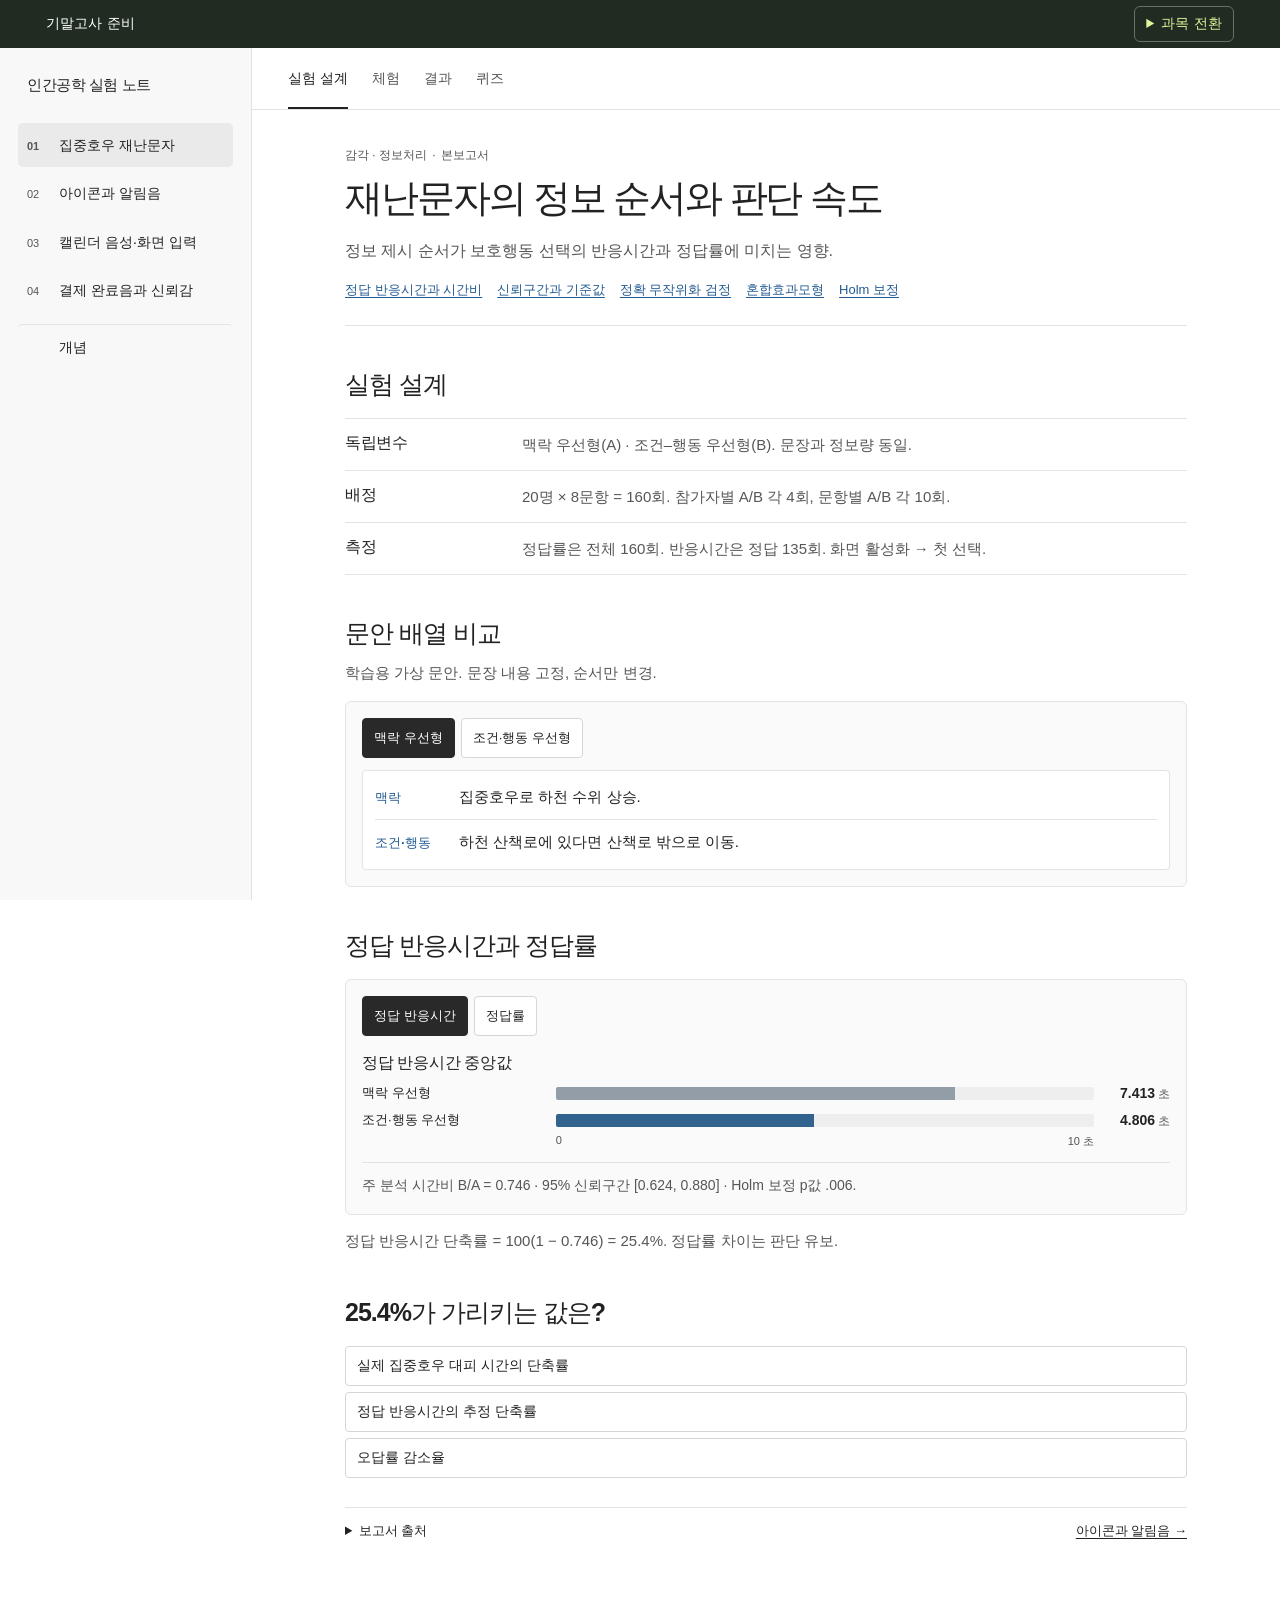
==== courses/human-factors-lab/index.html @ a54bc428 "Publish final exam study website without original documents" ====
<!doctype html>
<html lang="ko">
<head>
  <meta charset="utf-8">
  <meta name="viewport" content="width=device-width, initial-scale=1">
  <meta name="theme-color" content="#ffffff">
  <meta name="description" content="인간공학실험 보고서 4편과 실험 설계·분석 개념의 수식 노트">
  <title>인간공학 실험 노트 · 6조</title>
  <link rel="icon" href="data:image/svg+xml,%3Csvg xmlns='http://www.w3.org/2000/svg' viewBox='0 0 48 48'%3E%3Crect width='48' height='48' rx='11' fill='%232644f5'/%3E%3Cpath d='M8 25h9l4-10 6 19 4-9h9' stroke='white' fill='none' stroke-width='3' stroke-linecap='round' stroke-linejoin='round'/%3E%3C/svg%3E">
  <link rel="stylesheet" href="style.css">
  <script src="reports.js" defer></script>
  <script src="concepts.js" defer></script>
  <script src="study.js" defer></script>
  <link rel="stylesheet" href="../../assets/course-nav.css">
</head>
<body data-study-course="human-factors-lab">
  <a class="skip-link" href="#lesson">본문 바로가기</a>
  <div class="layout">
    <aside class="sidebar">
      <a class="brand" href="#alert">인간공학 실험 노트</a>
      <nav id="chapters" aria-label="학습 목차"></nav>
    </aside>
    <div class="workspace">
      <nav class="on-page" id="sections" aria-label="현재 페이지 목차"></nav>
      <main id="lesson" tabindex="-1"></main>
    </div>
  </div>
  <noscript>보고서와 개념 목차를 열려면 자바스크립트가 필요함.</noscript>
  <script defer src="../../assets/catalog.js"></script>
  <script defer src="../../assets/course-nav.js"></script>
</body>
</html>
---- courses/human-factors-lab/style.css ----
:root {
  color-scheme: light;
  --ink: #222;
  --muted: #565656;
  --line: #e3e3e3;
  --soft: #f6f6f6;
  --accent: #225a91;
  --nav-height: 62px;
  --sidebar-width: 252px;
  font-family: "Noto Sans KR", "Malgun Gothic", "Apple SD Gothic Neo", sans-serif;
  font-synthesis: none;
}

*, *::before, *::after { box-sizing: border-box; }
body { margin: 0; background: #fff; color: var(--ink); word-break: keep-all; overflow-wrap: anywhere; }
a { color: inherit; text-decoration: none; }
button, select, input { color: inherit; font: inherit; }
button, summary { cursor: pointer; }
button:focus-visible, a:focus-visible, select:focus-visible, summary:focus-visible, input:focus-visible { outline: 2px solid var(--accent); outline-offset: 3px; }
main:focus, section:focus { outline: none; }
h1, h2, h3, h4, p, dl, dd { margin: 0; }
.skip-link { position: fixed; top: 10px; left: 10px; z-index: 5; padding: 10px; background: white; transform: translateY(-150%); }
.skip-link:focus { transform: none; }

.layout { display: grid; grid-template-columns: var(--sidebar-width) minmax(0, 1fr); }
.sidebar {
  position: sticky;
  top: 0;
  height: 100dvh;
  padding: 28px 18px;
  background: #f8f8f8;
  border-right: 1px solid var(--line);
  overflow-y: auto;
}
.brand { display: inline-block; margin: 0 9px 28px; font-size: 15px; font-weight: 700; letter-spacing: -.03em; }
#chapters { display: grid; gap: 4px; }
.chapter {
  display: grid;
  grid-template-columns: 24px minmax(0, 1fr);
  gap: 8px;
  align-items: baseline;
  padding: 12px 9px;
  border-radius: 5px;
  font-size: 14px;
  line-height: 1.45;
}
.chapter:hover { background: #eee; }
.chapter.selected { background: #eaeaea; font-weight: 700; }
.chapter-number { color: var(--muted); font-size: 11px; font-variant-numeric: tabular-nums; }
.chapter-concepts { display: block; margin-top: 8px; padding-left: 41px; border-top: 1px solid var(--line); }
.on-page {
  display: flex;
  gap: 24px;
  position: sticky;
  top: 0;
  z-index: 2;
  height: var(--nav-height);
  border-bottom: 1px solid var(--line);
  padding-inline: 36px;
  background: #fff;
}
.on-page button, .on-page a {
  border: 0;
  border-bottom: 2px solid transparent;
  background: transparent;
  color: var(--muted);
  padding: 2px 0 0;
  white-space: nowrap;
  font-size: 14px;
}
.on-page a { display: flex; align-items: center; }
.on-page :is(button, a):hover { color: var(--ink); }
.on-page [aria-current] { border-bottom-color: var(--ink); color: var(--ink); font-weight: 700; }
#lesson { max-width: 930px; margin-inline: auto; padding: 37px 44px 68px; }
.lesson-heading { border-bottom: 1px solid var(--line); padding-bottom: 23px; }
.report-type { color: var(--muted); font-size: 12px; }
.report-type span { margin-inline: 2px; }
h1 { margin: 8px 0 12px; font-size: clamp(27px, 3vw, 39px); line-height: 1.35; letter-spacing: -.055em; }
.intro { color: var(--muted); font-size: 16px; line-height: 1.85; }
.section { margin-top: 40px; scroll-margin-top: calc(var(--nav-height) + 19px); }
.section-head { margin-bottom: 15px; }
h2 { font-size: clamp(20px, 2.1vw, 25px); line-height: 1.48; letter-spacing: -.04em; }
h3, dt { font-size: 16px; font-weight: 700; line-height: 1.5; letter-spacing: -.02em; }
.section-head > p, .design-grid dd, .plan-grid p, .interpretation {
  color: var(--muted);
  font-size: 15px;
  line-height: 1.8;
}
.section-head > p { margin-top: 7px; }
.related-concepts { display: flex; flex-wrap: wrap; gap: 7px 15px; margin-top: 14px; }
.related-concepts a, .reference { color: var(--accent); font-size: 13px; line-height: 1.7; text-decoration: underline; text-underline-offset: 3px; }
.related-concepts a:hover, .reference:hover { color: var(--ink); }
.concept-index { display: grid; grid-template-columns: 1fr 1fr; column-gap: 23px; padding: 0; margin: 0; list-style: none; }
.concept-index a { display: block; padding: 12px 5px; border-bottom: 1px solid var(--line); font-size: 15px; line-height: 1.6; }
.concept-index a:hover { background: var(--soft); }
.concept-page .section { margin-top: 28px; }
.equations { border-top: 1px solid var(--line); margin-top: 11px; }
.equations > div { display: grid; grid-template-columns: 135px minmax(0, 1fr); gap: 12px; align-items: baseline; padding: 11px 8px; border-bottom: 1px solid var(--line); }
.equations dt { font-size: 14px; }
.formula-line { font-family: "Cambria Math", "STIX Two Math", "Malgun Gothic", serif; font-size: 17px; line-height: 1.65; font-variant-numeric: tabular-nums; }
.formula-line sub, .formula-line sup { font-size: .72em; line-height: 0; }
.report-locator { color: var(--muted); font-size: 13px; margin-top: 6px; }
.formula-examples { margin: 11px 0 0; padding-left: 22px; }
.formula-examples li + li { margin-top: 4px; }
.concept-reading { margin-top: 11px; padding-left: 12px; border-left: 2px solid var(--line); color: var(--muted); font-size: 15px; line-height: 1.75; }
.worked-steps { margin: 9px 0 0; padding-left: 22px; }
.worked-steps > li { padding: 8px 0 9px 4px; }
.worked-steps > li::marker { color: var(--accent); font-weight: 700; }
.worked-steps p { margin-top: 4px; font-size: 15px; line-height: 1.8; }
.worked-steps .formula-line { display: block; margin-top: 4px; color: #203f5e; }
.table-scroll { margin-top: 18px; overflow-x: auto; }
.table-scroll:focus-visible { outline: 2px solid var(--accent); outline-offset: 2px; }
.data-table { border-collapse: collapse; width: 100%; font-variant-numeric: tabular-nums; }
.data-table caption { text-align: left; color: var(--muted); font-size: 13px; margin-bottom: 6px; }
.data-table th, .data-table td { padding: 8px 10px; border-bottom: 1px solid var(--line); text-align: left; vertical-align: top; font-size: 14px; line-height: 1.6; }
.data-table thead { background: var(--soft); }
.data-table tbody th { white-space: nowrap; font-weight: 650; }
.findings { margin-top: 20px; }
.concept-end { margin-top: 25px; padding-top: 12px; border-top: 1px solid var(--line); }
.concept-end .related-concepts { margin-top: 0; }
.reference { display: inline-block; margin-top: 8px; }
.design-grid, .plan-grid { border-top: 1px solid var(--line); }
.design-grid > div, .plan-grid > div { padding-block: 12px; border-bottom: 1px solid var(--line); }
.design-grid > div { display: grid; grid-template-columns: 165px minmax(0, 1fr); gap: 12px; }
.plan-grid p { margin-top: 4px; }

.demo, .chart { border: 1px solid var(--line); background: #fafafa; border-radius: 6px; padding: 16px; }
.choices { display: flex; flex-wrap: wrap; gap: 6px; }
.choices button, .answer {
  border: 1px solid #d6d6d6;
  background: #fff;
  border-radius: 4px;
  min-height: 40px;
  padding: 7px 11px;
  font-size: 13px;
}
.choices button[aria-pressed=true] { background: #292929; border-color: #292929; color: #fff; font-weight: 700; }
.choices button[aria-pressed=false]:hover, .answer:hover { border-color: #797979; }
.message, .timeline {
  margin-top: 12px;
  border: 1px solid var(--line);
  border-radius: 4px;
  background: white;
  padding: 4px 12px;
}
.message > div { display: grid; grid-template-columns: 74px minmax(0, 1fr); gap: 10px; align-items: baseline; padding: 10px 0; }
.message > div + div { border-top: 1px solid var(--line); }
.message span, .timeline b { color: var(--accent); font-weight: 700; font-size: 13px; }
.message p { font-size: 15px; line-height: 1.65; }
.timeline { display: flex; align-items: center; gap: 12px; padding: 12px; }
.timeline > div { flex: 1 1 0; display: grid; gap: 4px; }
.timeline b { font-size: 16px; font-variant-numeric: tabular-nums; }
.timeline div span { font-size: 13px; line-height: 1.5; }
.timeline-line { flex: 0 1 50px; height: 1px; background: #b5b5b5; }
.fields { border: 0; padding: 0; margin: 13px 0 0; }
.fields legend { font-size: 14px; padding: 0 0 8px; }
.fields > div { display: flex; flex-wrap: wrap; gap: 7px; }
.fields label {
  display: flex;
  align-items: center;
  gap: 6px;
  padding: 7px 9px;
  min-height: 40px;
  border: 1px solid var(--line);
  border-radius: 4px;
  background: white;
  font-size: 13px;
  cursor: pointer;
}
.fields input { width: 17px; height: 17px; accent-color: var(--accent); margin: 0; }
.formula { display: block; margin-top: 12px; font-size: 15px; }
.formula strong { color: var(--accent); }
.sound-controls { display: grid; grid-template-columns: repeat(3, minmax(0, 1fr)) auto; gap: 10px; align-items: end; }
.sound-controls label { font-size: 13px; font-weight: 700; }
.sound-controls select { display: block; margin-top: 5px; width: 100%; min-height: 43px; padding: 7px; border: 1px solid #d6d6d6; border-radius: 4px; background: white; font-size: 14px; }
.primary { min-height: 43px; padding: 8px 13px; border: 1px solid #292929; border-radius: 4px; background: #292929; color: white; font-size: 14px; }
.primary:hover { background: #414141; }
.audio-status { font-size: 13px; color: var(--muted); margin-top: 9px; }
.audio-status:empty { margin: 0; }

#plot h3 { margin: 15px 0 9px; }
.bar-group { padding: 7px 0 10px; }
.bar-group + .bar-group { border-top: 1px solid var(--line); }
.bar-group h4 { font-size: 13px; font-weight: 700; color: var(--muted); }
.bar-row { display: grid; grid-template-columns: minmax(105px, 23%) minmax(0, 1fr) 68px; gap: 8px; align-items: center; margin-top: 9px; font-size: 13px; }
.bar-row strong { text-align: right; font-size: 14px; font-variant-numeric: tabular-nums; }
.bar-row strong small { margin-left: 3px; color: var(--muted); }
.bar-track { background: #eee; height: 13px; border-radius: 2px; overflow: hidden; }
.bar-fill { display: block; width: var(--bar-width); height: 100%; background: #939da8; }
.fill-1 { background: #32628e; }
.fill-2 { background: #5a738b; }
.axis { display: flex; justify-content: space-between; margin: 5px 76px 0 calc(max(105px, 23%) + 8px); font-size: 11px; color: var(--muted); }
.plot-note { margin-top: 13px; border-top: 1px solid var(--line); padding-top: 10px; color: var(--muted); font-size: 14px; line-height: 1.75; }
.interpretation { margin-top: 12px; }
#answers { display: grid; gap: 6px; }
.answer { text-align: left; font-size: 14px; line-height: 1.5; }
.answer[aria-pressed=true] { border-color: #797979; background: var(--soft); }
.answer.correct { border-color: #63836e; background: #ecf4ee; }
.feedback { margin-top: 9px; font-size: 14px; line-height: 1.65; color: var(--muted); }
.feedback:empty { margin: 0; }
.feedback.success { color: #246340; }
.endnotes { display: grid; grid-template-columns: minmax(0, 1fr) auto; gap: 12px; align-items: start; margin-top: 29px; padding-top: 14px; border-top: 1px solid var(--line); font-size: 13px; }
.endnotes p { color: var(--muted); font-size: 12px; line-height: 1.65; margin-top: 5px; }
.endnotes a { text-decoration: underline; text-underline-offset: 3px; }

@media (max-width: 950px) {
  :root { --sidebar-width: 208px; }
  .sidebar { padding-inline: 11px; }
  .on-page { padding-inline: 26px; gap: 19px; }
  #lesson { padding-inline: 28px; }
}

@media (max-width: 690px) {
  :root { --nav-height: 49px; }
  .layout { display: block; }
  .sidebar { position: static; height: auto; padding: 13px 15px 8px; border-right: 0; border-bottom: 1px solid var(--line); }
  .brand { margin: 0 4px 8px; font-size: 14px; }
  #chapters { grid-template-columns: repeat(2, minmax(0, 1fr)); gap: 3px; }
  .chapter { padding: 6px 4px; grid-template-columns: 19px minmax(0, 1fr); gap: 4px; font-size: 12px; min-height: 32px; }
  .chapter-concepts { grid-column: 1 / -1; margin-top: 2px; padding-left: 27px; }
  .on-page { padding-inline: 16px; gap: 0; justify-content: space-between; }
  .on-page button, .on-page a { font-size: 12px; }
  #lesson { padding: 24px 17px 43px; }
  .lesson-heading { padding-bottom: 17px; }
  .section { margin-top: 29px; }
  .concept-index { grid-template-columns: 1fr; }
  .equations > div { grid-template-columns: 1fr; gap: 3px; padding-inline: 2px; }
  .formula-line { font-size: 15px; }
  .data-table th, .data-table td { padding: 7px 5px; font-size: 12px; }
  .design-grid > div { grid-template-columns: 1fr; gap: 3px; }
  .demo, .chart { padding: 11px; }
  .sound-controls { grid-template-columns: repeat(3, minmax(0, 1fr)); gap: 6px; }
  .sound-controls .primary { grid-column: 1 / -1; }
  .bar-row { grid-template-columns: minmax(82px, 25%) minmax(0, 1fr) 54px; gap: 5px; font-size: 12px; }
  .bar-row strong { font-size: 12px; }
  .axis { margin-inline: calc(max(82px, 25%) + 5px) 59px; }
}
---- assets/course-nav.css ----
body[data-study-course] { --study-hub-nav-height: 48px; }

.study-hub-nav {
  position: sticky;
  top: 0;
  z-index: 100;
  min-height: var(--study-hub-nav-height);
  display: flex;
  justify-content: space-between;
  align-items: center;
  padding: 0 clamp(16px, 4vw, 46px);
  background: #202c22;
  color: #fff;
  font: 600 14px/1.4 system-ui, "Malgun Gothic", sans-serif;
  letter-spacing: 0;
  text-align: left;
  word-break: keep-all;
}

.study-hub-nav a {
  display: block;
  color: inherit;
  text-decoration: none;
}

.study-hub-nav a:focus-visible, .study-hub-nav summary:focus-visible {
  outline: 2px solid #8eb62c;
  outline-offset: 3px;
}

.study-hub-nav .study-hub-home { padding: 12px 0; }
.study-hub-nav .study-hub-home:hover { color: #ddf28c; }
.study-hub-nav details { position: relative; }
.study-hub-nav summary {
  padding: 7px 11px;
  color: #e2f49c;
  border: 1px solid #677265;
  border-radius: 6px;
  cursor: pointer;
}

.study-hub-nav ul {
  position: absolute;
  top: 100%;
  right: 0;
  width: max-content;
  max-width: calc(100vw - 32px);
  margin: 8px 0 0;
  padding: 6px;
  border: 1px solid #d7ddd3;
  border-radius: 8px;
  background: #fff;
  color: #202c22;
  box-shadow: 0 12px 32px #19291a2b;
  list-style: none;
}

.study-hub-nav li { display: block; margin: 0; padding: 0; }
.study-hub-nav li a { padding: 9px 12px; border-radius: 5px; }
.study-hub-nav li a:hover, .study-hub-nav li a[aria-current] { background: #e8f0e3; }

body[data-study-course] .sidebar,
body[data-study-course] .topbar,
body[data-study-course="statistics"] .toolbar,
body[data-study-course] .reader-bar { top: var(--study-hub-nav-height); }

body[data-study-course] .sidebar {
  max-height: calc(100dvh - var(--study-hub-nav-height));
}

@media print {
  .study-hub-nav { display: none; }
}
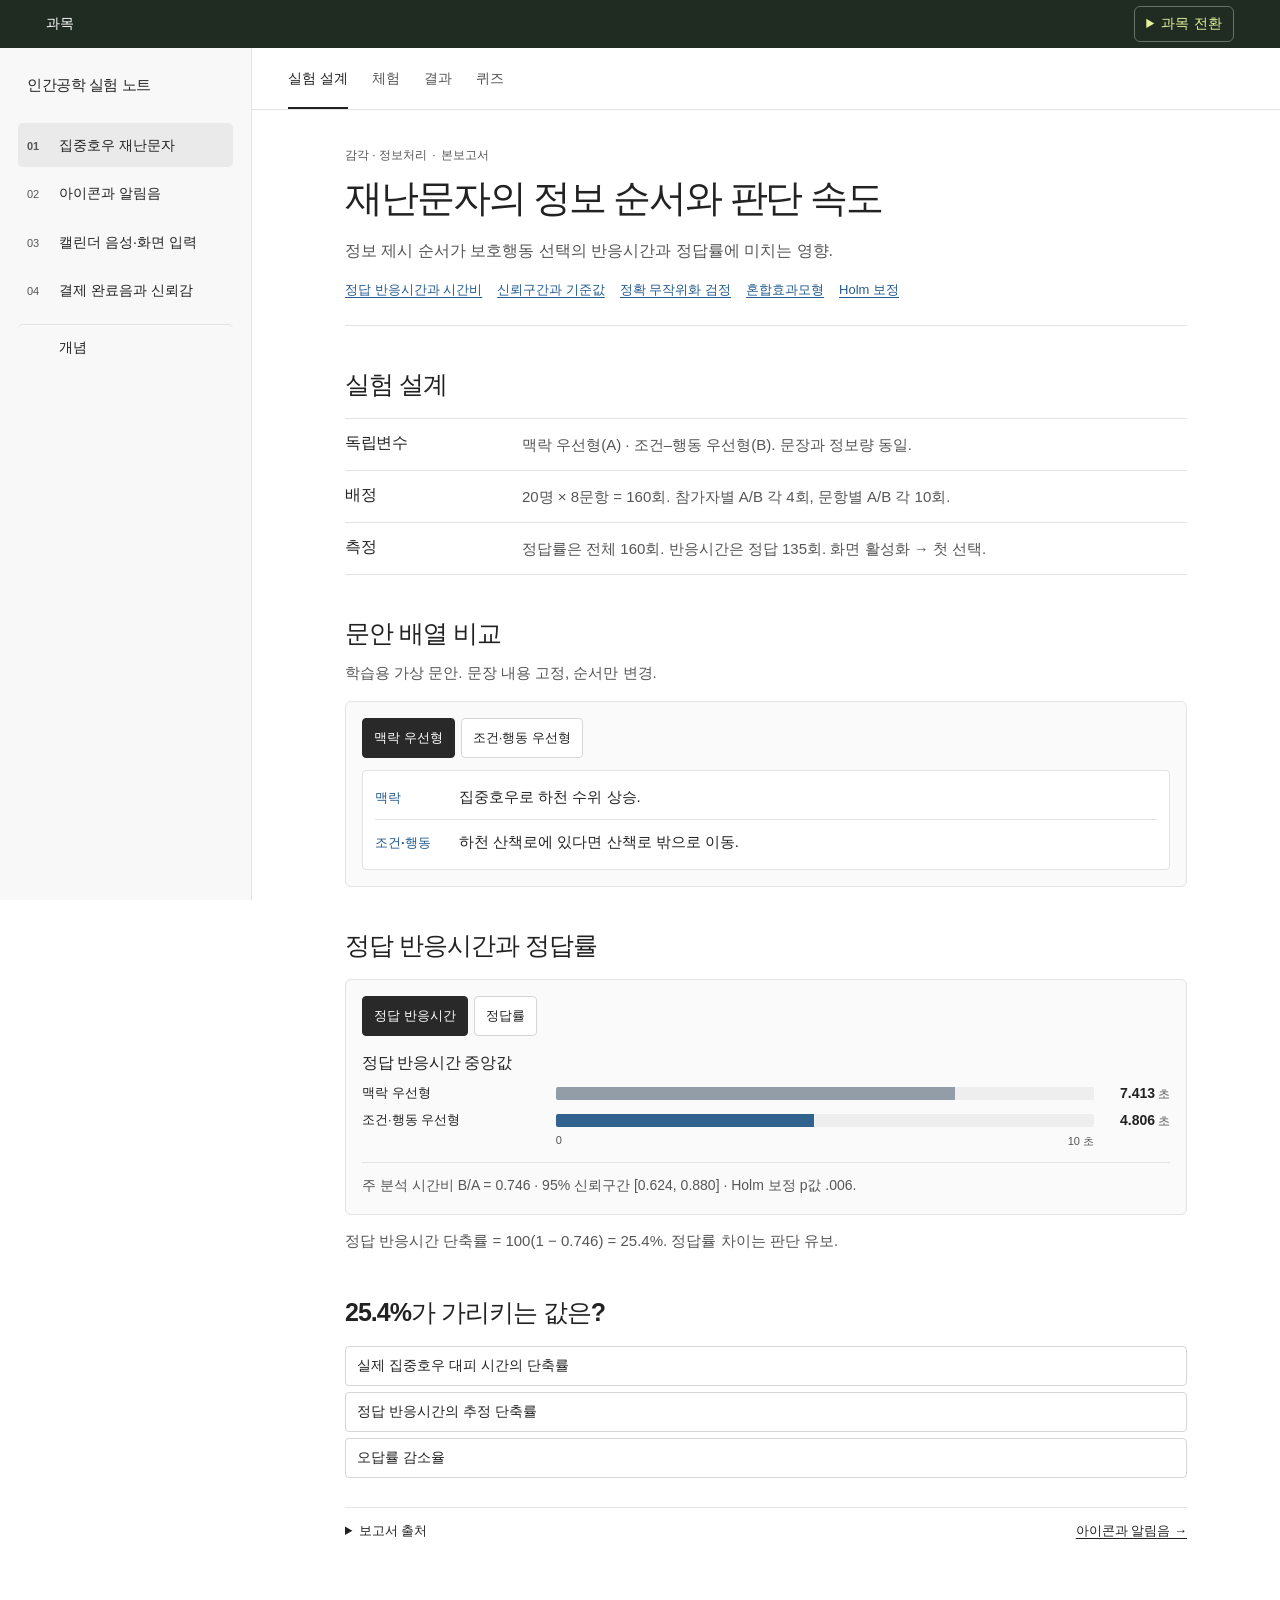
==== commit d68bd257: "Refresh shared course data after removing review course" ====
--- a/courses/human-factors-lab/index.html
+++ b/courses/human-factors-lab/index.html
@@ -26,7 +26,7 @@
     </div>
   </div>
   <noscript>보고서와 개념 목차를 열려면 자바스크립트가 필요함.</noscript>
-  <script defer src="../../assets/catalog.js"></script>
+  <script defer src="../../assets/catalog.js?v=20261124-5"></script>
   <script defer src="../../assets/course-nav.js"></script>
 </body>
 </html>
